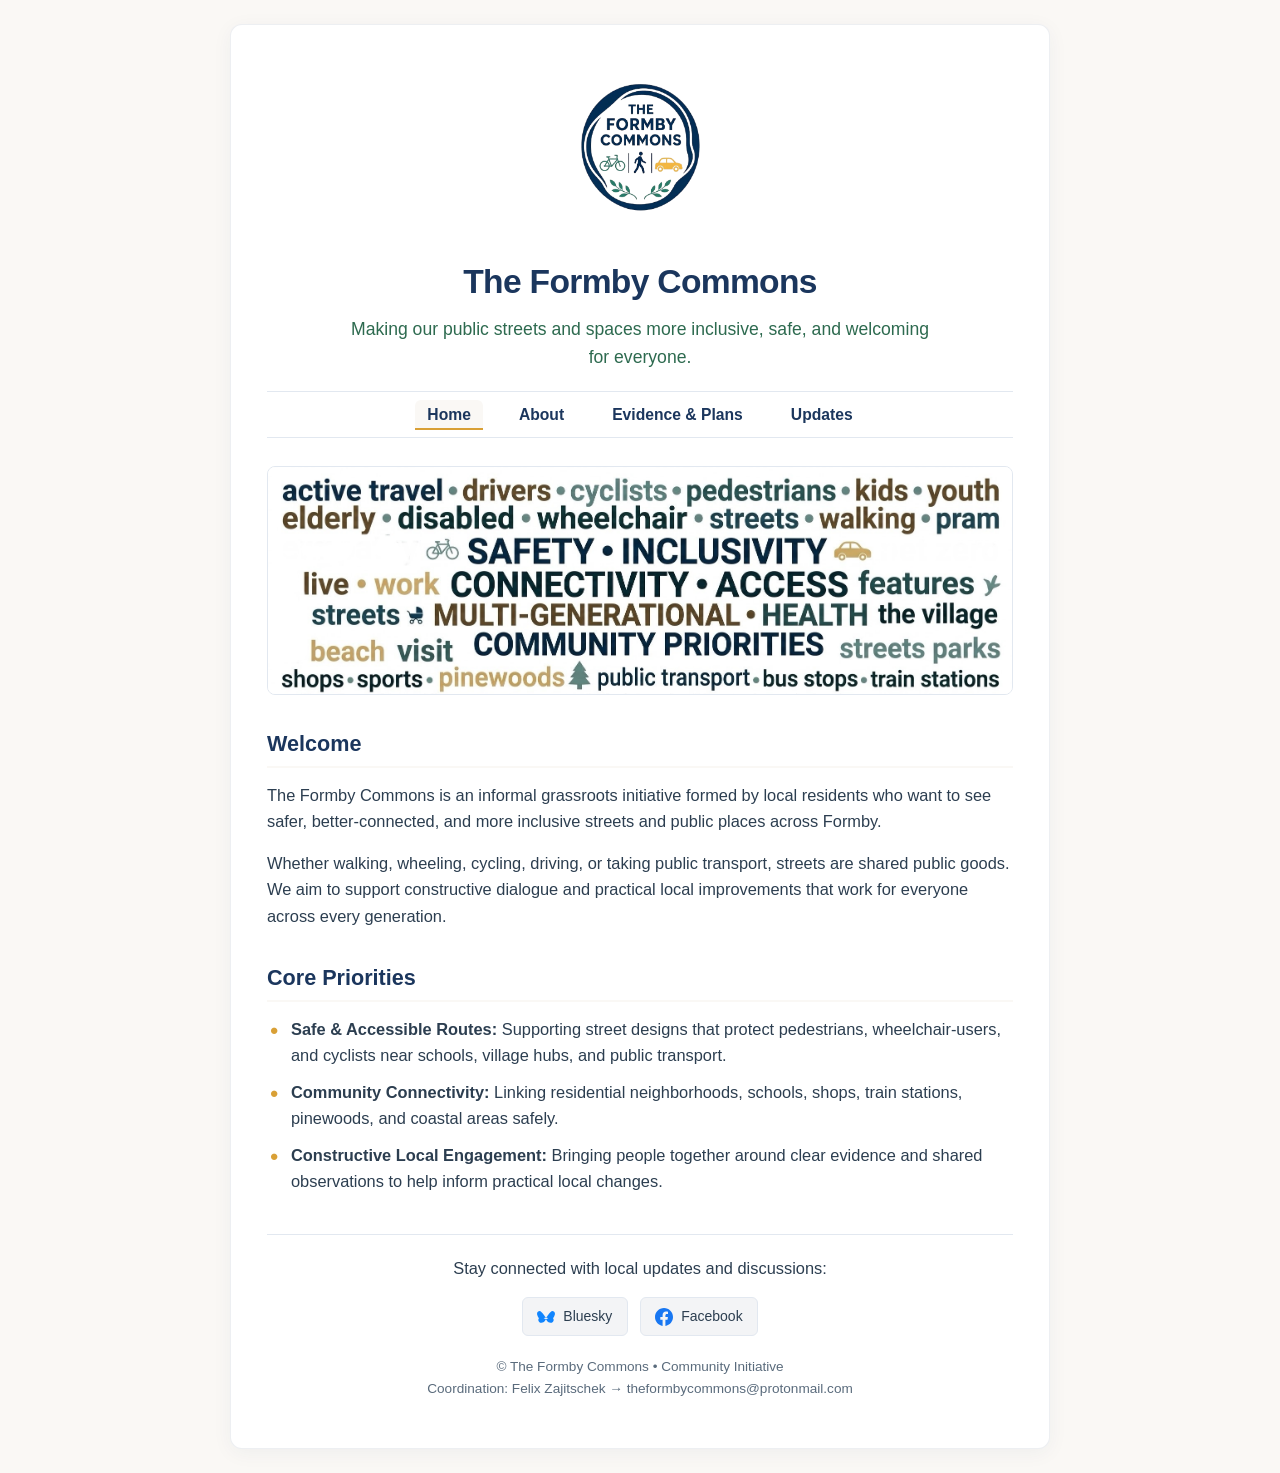
==== index.html @ 5375f8f2 "Add favicon link to index.html" ====
<!DOCTYPE html>
<html lang="en">
<head>
  <meta charset="UTF-8">
  <meta name="viewport" content="width=device-width, initial-scale=1.0">
  <title>The Formby Commons</title>
  <link rel="stylesheet" href="styles.css">
  <link rel="icon" type="image/svg+xml" href="icon.svg">
</head>
<body>

  <main class="container">
    
    <!-- Branding Header & Navigation -->
    <header>
      <img src="IMG_4940.png" alt="The Formby Commons Logo" class="logo">
      <h1>The Formby Commons</h1>
      <p class="tagline">Making our public streets and spaces more inclusive, safe, and welcoming for everyone.</p>

      <nav class="main-nav" aria-label="Main Navigation">
        <ul>
          <li><a href="index.html" class="active">Home</a></li>
          <li><a href="about.html">About</a></li>
          <li><a href="evidence.html">Evidence & Plans</a></li>
          <li><a href="updates.html">Updates</a></li>
        </ul>
      </nav>
    </header>

    <!-- Visual Banner -->
    <div class="banner-container">
      <img src="IMG_4939.jpeg" alt="Community Priorities Wordcloud" class="banner-img">
    </div>

    <!-- Intro Section -->
    <section>
      <h2>Welcome</h2>
      <p>
        The Formby Commons is an informal grassroots initiative formed by local residents who want to see safer, better-connected, and more inclusive streets and public places across Formby.
      </p>
      <p>
        Whether walking, wheeling, cycling, driving, or taking public transport, streets are shared public goods. We aim to support constructive dialogue and practical local improvements that work for everyone across every generation.
      </p>
    </section>

    <!-- Key Focus Summary -->
    <section>
      <h2>Core Priorities</h2>
      <ul class="feature-list">
        <li><strong>Safe & Accessible Routes:</strong> Supporting street designs that protect pedestrians, wheelchair-users, and cyclists near schools, village hubs, and public transport.</li>
        <li><strong>Community Connectivity:</strong> Linking residential neighborhoods, schools, shops, train stations, pinewoods, and coastal areas safely.</li>
        <li><strong>Constructive Local Engagement:</strong> Bringing people together around clear evidence and shared observations to help inform practical local changes.</li>
      </ul>
    </section>

    <!-- Footer -->
<footer>
  <p>Stay connected with local updates and discussions:</p>
  
  <div class="social-container">
    <!-- Bluesky Link -->
    <a href="https://bsky.app/profile/theformbycommons.bsky.social" target="_blank" rel="noopener" class="social-link">
      <svg width="18" height="16" viewBox="0 0 560 500" fill="#1185FE" xmlns="http://www.w3.org/2000/svg">
        <path d="M180 141.962C216.038 186.29 250.318 243.684 280 290.414C309.682 243.684 343.962 186.29 380 141.962C405.518 110.589 444.606 60.106 480 60.106C515.394 60.106 560 90.106 560 145.106C560 200.106 500 320 440 320C380 320 310 270 280 240C250 270 180 320 120 320C60 320 0 200.106 0 145.106C0 90.106 44.606 60.106 80 60.106C115.394 60.106 154.482 110.589 180 141.962Z"/>
        <path d="M280 320C280 320 230 430 140 430C80 430 40 390 40 340C40 300 70 270 100 260C140 246.7 180 270 280 320Z"/>
        <path d="M280 320C280 320 330 430 420 430C480 430 520 390 520 340C520 300 490 270 460 260C420 246.7 380 270 280 320Z"/>
      </svg>
      Bluesky
    </a>

    <!-- Facebook Link -->
    <a href="https://www.facebook.com/share/19DxrzCdw2/?mibextid=wwXIfr" target="_blank" rel="noopener" class="social-link">
      <svg width="18" height="18" viewBox="0 0 24 24" fill="#1877F2" xmlns="http://www.w3.org/2000/svg">
        <path d="M24 12.073c0-6.627-5.373-12-12-12s-12 5.373-12 12c0 5.99 4.388 10.954 10.125 11.854v-8.385H7.078v-3.47h3.047V9.43c0-3.007 1.792-4.669 4.533-4.669 1.312 0 2.686.235 2.686.235v2.953H15.83c-1.491 0-1.956.925-1.956 1.874v2.25h3.328l-.532 3.47h-2.796v8.385C19.612 23.027 24 18.062 24 12.073z"/>
      </svg>
      Facebook
    </a>
  </div>

   <p style="margin-top: 1.25rem; font-size: 0.85rem; color: var(--color-text-muted);">&copy; The Formby Commons • Community Initiative<br>
    Coordination: Felix Zajitschek &rarr; theformbycommons&#64;protonmail&#46;com</p>

</footer>

  </main>

</body>
</html>
---- styles.css ----
:root {
  --color-navy: #1B365D;
  --color-green: #2D6A4F;
  --color-gold: #D9A036;
  --color-bg: #FAF8F5;
  --color-card-bg: #FFFFFF;
  --color-text: #2C3E50;
  --color-text-muted: #5A6B7C;
  --color-border: #E2E8F0;
  --max-width: 820px;
}

* {
  box-sizing: border-box;
  margin: 0;
  padding: 0;
}

body {
  font-family: -apple-system, BlinkMacSystemFont, "Segoe UI", Roboto, Helvetica, Arial, sans-serif;
  background-color: var(--color-bg);
  color: var(--color-text);
  line-height: 1.6;
  padding: 1.5rem 1rem;
}

/* Central Card Layout */
.container {
  max-width: var(--max-width);
  margin: 0 auto;
  background: var(--color-card-bg);
  border-radius: 12px;
  padding: 2rem 2.25rem;
  box-shadow: 0 4px 20px rgba(27, 54, 93, 0.05);
  border: 1px solid rgba(27, 54, 93, 0.08);
}

/* Header & Branding */
header {
  text-align: center;
  margin-bottom: 1.25rem;
}

.logo {
  width: 125px;
  height: auto;
  display: block;
  margin: 0 auto 0.75rem auto;
}

h1 {
  color: var(--color-navy);
  font-size: 2.1rem;
  font-weight: 700;
  letter-spacing: -0.02em;
  margin-bottom: 0.35rem;
}

.tagline {
  color: var(--color-green);
  font-size: 1.1rem;
  font-weight: 500;
  max-width: 580px;
  margin: 0 auto;
}

/* Navigation Bar */
.main-nav {
  margin-top: 1.25rem;
  border-top: 1px solid var(--color-border);
  border-bottom: 1px solid var(--color-border);
  padding: 0.6rem 0;
}

.main-nav ul {
  list-style: none;
  display: flex;
  justify-content: center;
  align-items: center;
  gap: 1.5rem;
  padding: 0;
  margin: 0;
}

.main-nav a {
  text-decoration: none;
  color: var(--color-navy);
  font-weight: 600;
  font-size: 0.98rem;
  padding: 0.35rem 0.75rem;
  border-radius: 6px;
  transition: all 0.2s ease;
}

.main-nav a:hover {
  color: var(--color-green);
  background-color: var(--color-bg);
}

.main-nav a.active {
  color: var(--color-navy);
  background-color: var(--color-bg);
  border-bottom: 2px solid var(--color-gold);
  border-radius: 6px 6px 0 0;
}

/* Visual Banner Container */
.banner-container {
  margin: 1.75rem 0 2rem 0;
  border-radius: 8px;
  overflow: hidden;
  border: 1px solid var(--color-border);
}

.banner-img {
  width: 100%;
  height: auto;
  display: block;
}

/* Typography & Content Sections */
section {
  margin-bottom: 2rem;
}

h2 {
  color: var(--color-navy);
  font-size: 1.35rem;
  font-weight: 600;
  margin-bottom: 0.85rem;
  border-bottom: 2px solid var(--color-bg);
  padding-bottom: 0.3rem;
}

p {
  margin-bottom: 1rem;
  color: var(--color-text);
  font-size: 1.025rem;
}

ul.feature-list {
  list-style-type: none;
  padding-left: 0;
  margin-bottom: 1rem;
}

ul.feature-list li {
  position: relative;
  padding-left: 1.5rem;
  margin-bottom: 0.65rem;
  color: var(--color-text);
  font-size: 1.025rem;
}

ul.feature-list li::before {
  content: "•";
  color: var(--color-gold);
  font-weight: bold;
  font-size: 1.4rem;
  position: absolute;
  left: 0.2rem;
  top: -0.15rem;
}

.inline-link {
  color: var(--color-navy);
  font-weight: 600;
  text-decoration: underline;
  text-decoration-color: var(--color-gold);
  text-underline-offset: 3px;
  transition: color 0.2s ease;
}

.inline-link:hover {
  color: var(--color-green);
}

/* Footer & Bluesky Social Link */
footer {
  margin-top: 2.5rem;
  padding-top: 1.25rem;
  border-top: 1px solid var(--color-border);
  text-align: center;
  color: var(--color-text-muted);
  font-size: 0.9rem;
}

.social-container {
  display: flex;
  flex-wrap: wrap;
  align-items: center;
  justify-content: center;
  gap: 0.75rem;
  margin: 1rem 0;
}

.social-link {
  display: inline-flex;
  align-items: center;
  justify-content: center;
  gap: 0.5rem;
  padding: 0.45rem 0.9rem;
  background-color: var(--color-bg-alt, #f3f4f6);
  border: 1px solid var(--color-border, #e5e7eb);
  border-radius: 6px;
  text-decoration: none;
  font-size: 0.875rem;
  font-weight: 500;
  color: var(--color-text, #111827);
  white-space: nowrap; /* Prevents text and SVG icon from splitting */
  transition: background-color 0.2s ease, border-color 0.2s ease;
}

.social-link:hover {
  background-color: #e5e7eb;
  border-color: #d1d5db;
}

.social-link svg {
  flex-shrink: 0; /* Ensures SVGs maintain exact dimensions */
}

.bluesky-link {
  display: inline-flex;
  align-items: center;
  gap: 0.5rem;
  color: var(--color-navy);
  text-decoration: none;
  font-weight: 600;
  padding: 0.45rem 0.9rem;
  border-radius: 20px;
  background-color: var(--color-bg);
  border: 1px solid var(--color-border);
  transition: all 0.2s ease;
  margin-top: 0.5rem;
}

.bluesky-link:hover {
  border-color: var(--color-navy);
  background-color: #FFFFFF;
}

.bluesky-icon {
  width: 18px;
  height: 18px;
  min-width: 18px;
  min-height: 18px;
  display: inline-block;
  vertical-align: middle;
  overflow: visible;
}

/* Responsive Scaling for Tablets and Mobile */
@media (max-width: 640px) {
  body {
    padding: 0.5rem;
  }

  .container {
    padding: 1.25rem 1rem;
    border-radius: 8px;
  }

  h1 {
    font-size: 1.75rem;
  }

  .tagline {
    font-size: 0.98rem;
  }

  .logo {
    width: 105px;
  }

  .main-nav ul {
    flex-wrap: wrap;
    gap: 0.5rem;
  }

  .main-nav a {
    font-size: 0.9rem;
    padding: 0.3rem 0.5rem;
  }
}
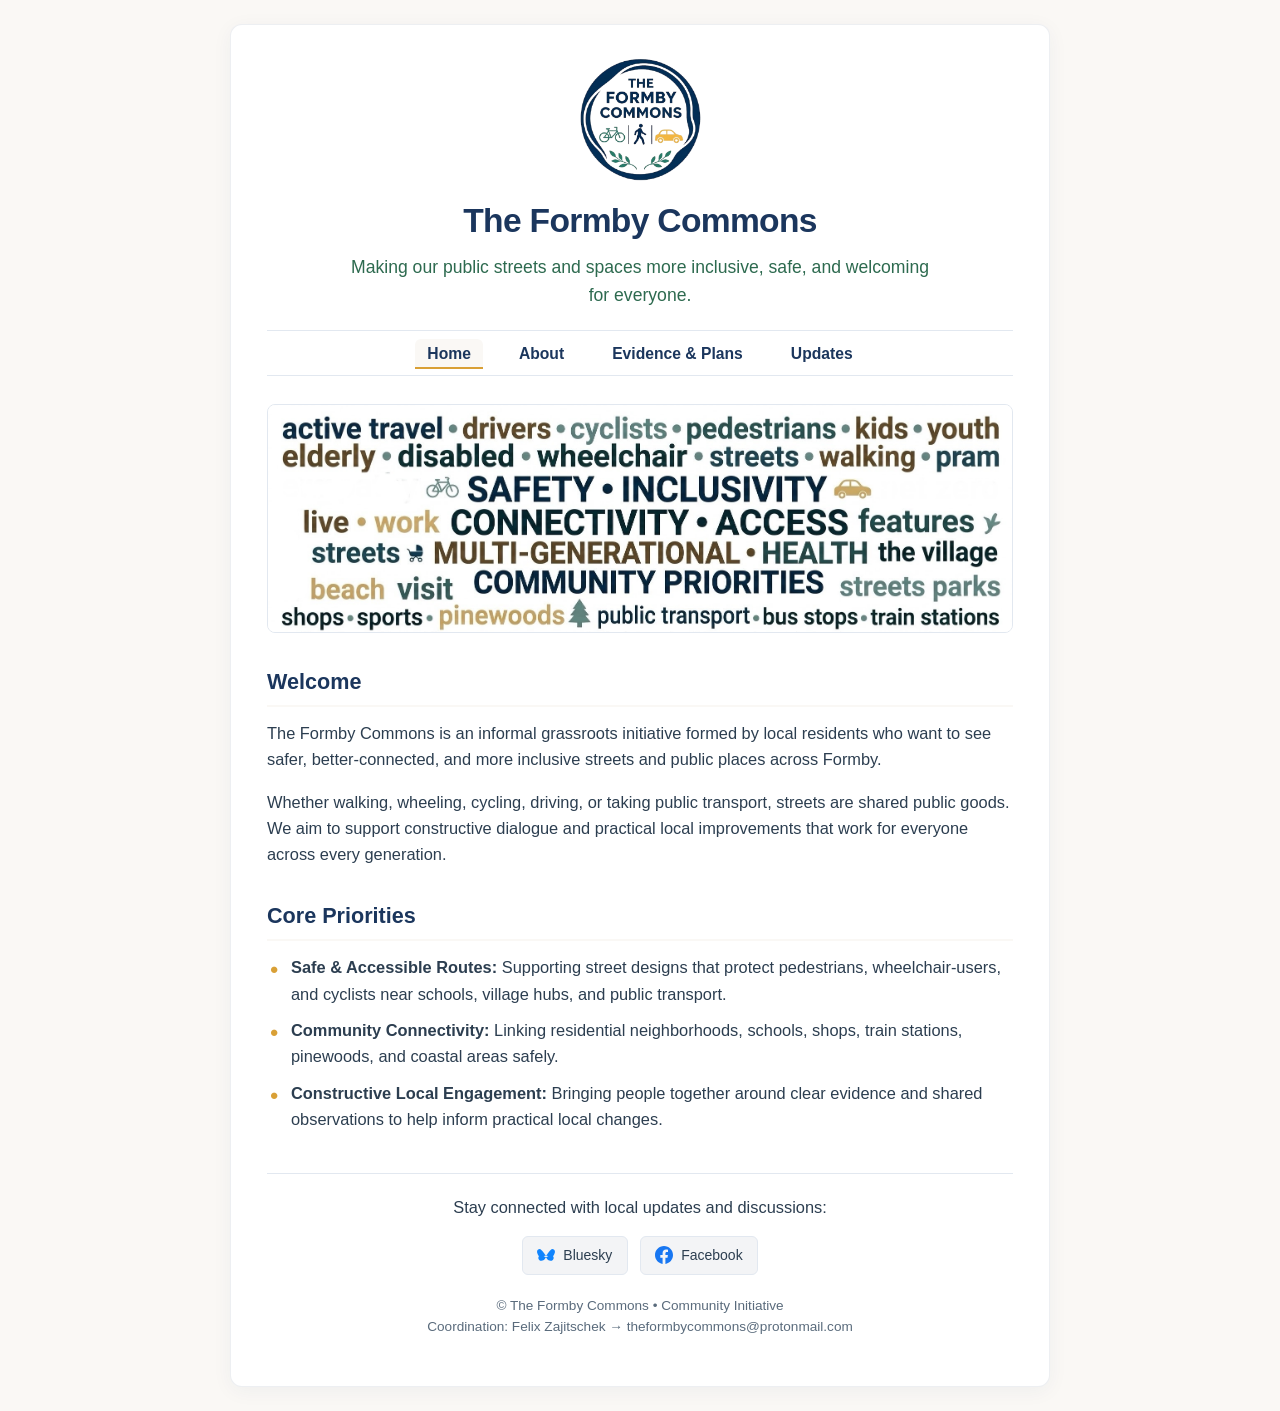
==== commit 3ceb23da: "Replace logo image with SVG version in index.html" ====
--- a/index.html
+++ b/index.html
@@ -13,7 +13,7 @@
     
     <!-- Branding Header & Navigation -->
     <header>
-      <img src="IMG_4940.png" alt="The Formby Commons Logo" class="logo">
+      <img src="icon.svg" alt="The Formby Commons Logo" class="logo">
       <h1>The Formby Commons</h1>
       <p class="tagline">Making our public streets and spaces more inclusive, safe, and welcoming for everyone.</p>
 
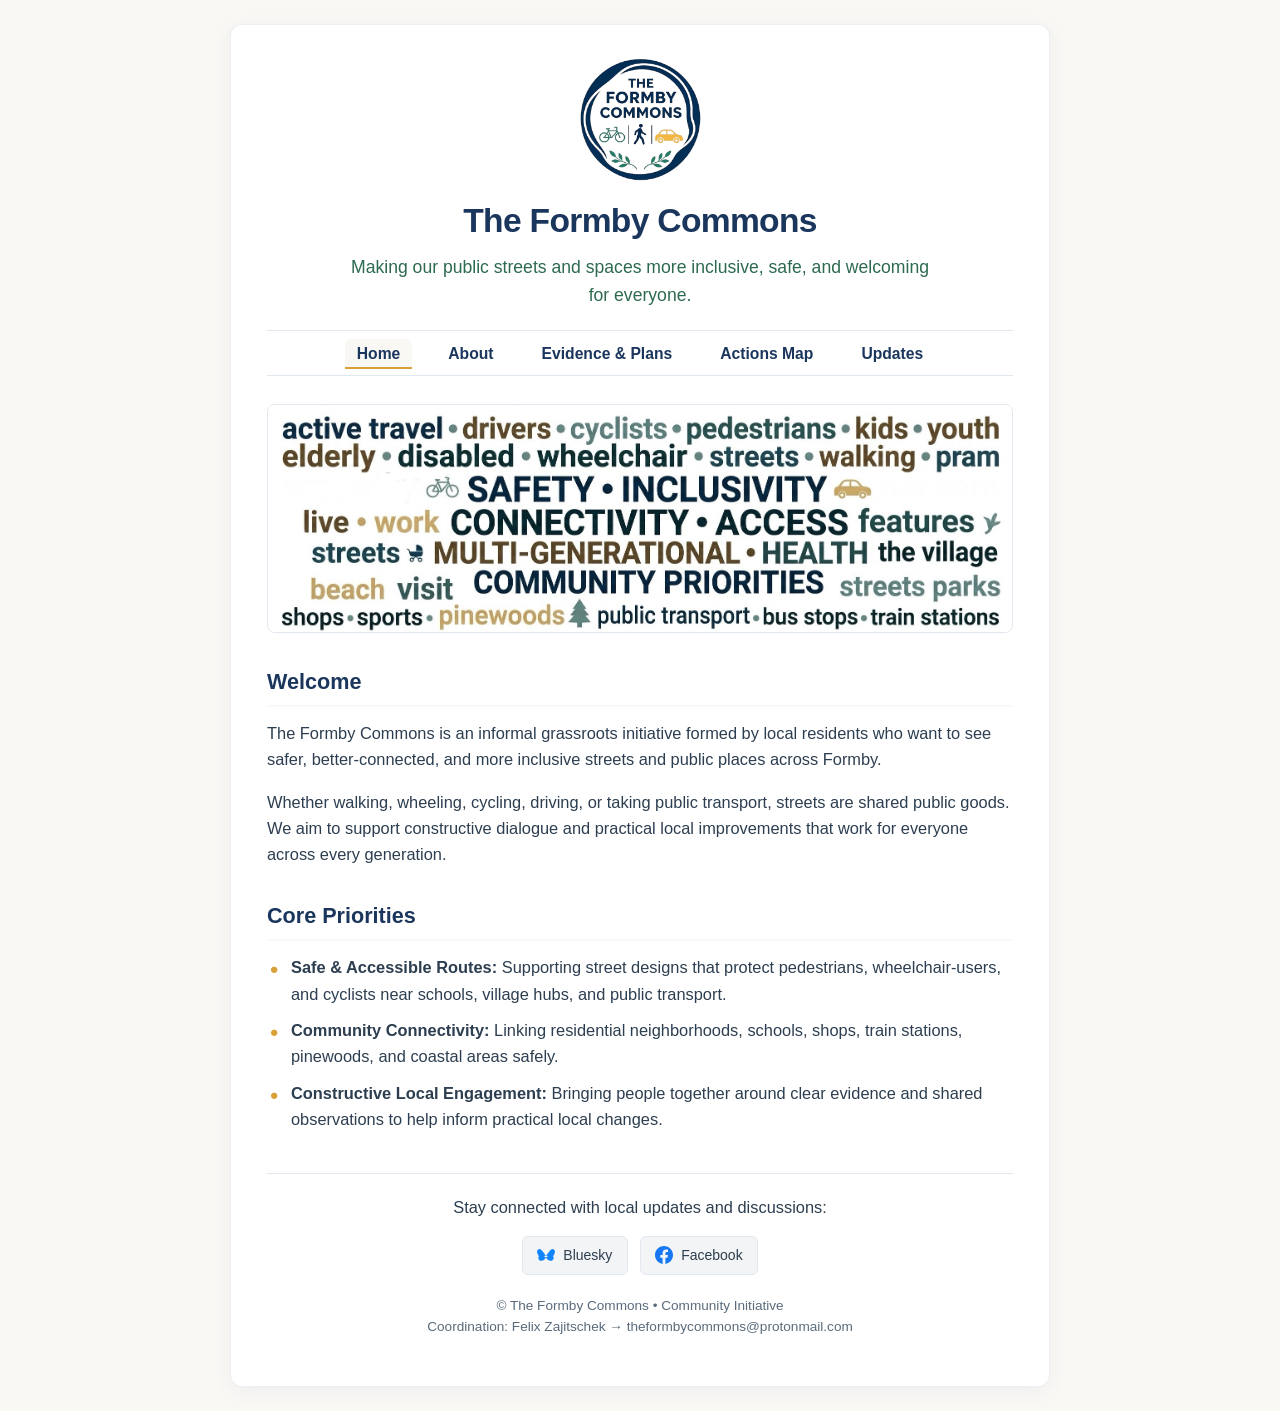
==== commit c8961f38: "Add link to Actions Map in navigation" ====
--- a/index.html
+++ b/index.html
@@ -22,6 +22,7 @@
           <li><a href="index.html" class="active">Home</a></li>
           <li><a href="about.html">About</a></li>
           <li><a href="evidence.html">Evidence & Plans</a></li>
+          <li><a href="https://theformbycommons.github.io/formby-commons-map/">Actions Map</a></li>
           <li><a href="updates.html">Updates</a></li>
         </ul>
       </nav>
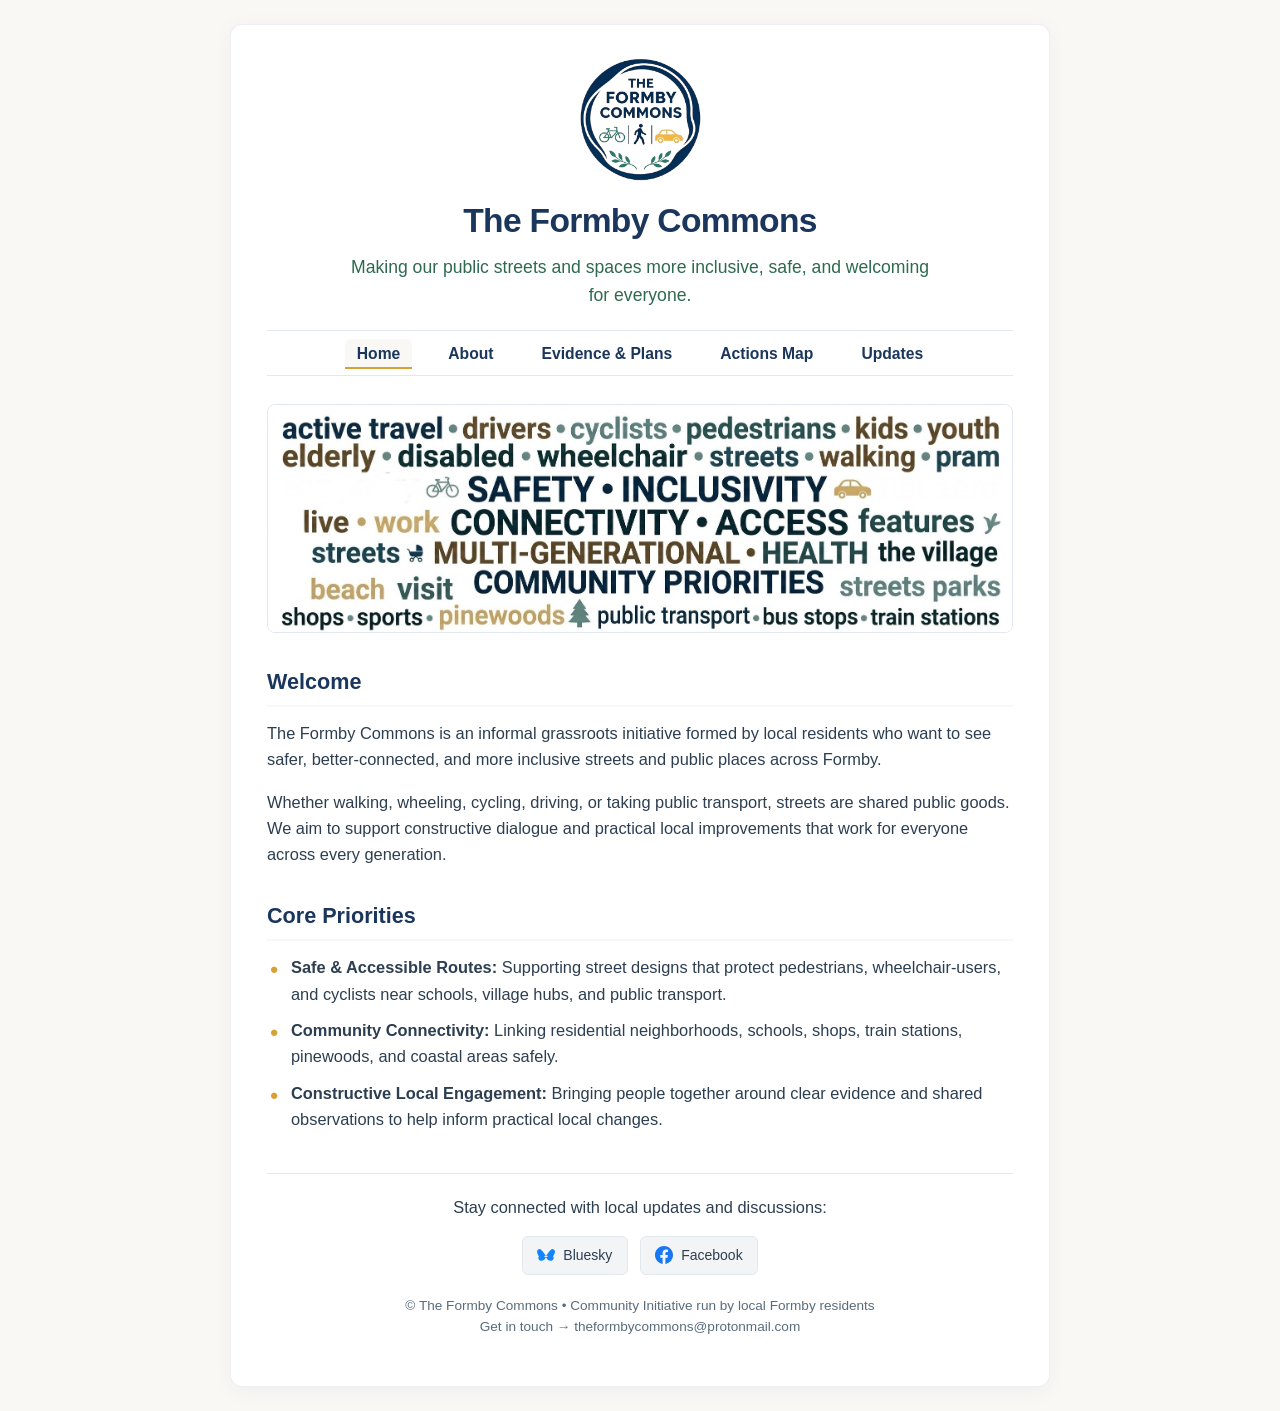
==== commit 6b24619d: "Update index.html" ====
--- a/index.html
+++ b/index.html
@@ -78,8 +78,8 @@
     </a>
   </div>
 
-   <p style="margin-top: 1.25rem; font-size: 0.85rem; color: var(--color-text-muted);">&copy; The Formby Commons • Community Initiative<br>
-    Coordination: Felix Zajitschek &rarr; theformbycommons&#64;protonmail&#46;com</p>
+   <p style="margin-top: 1.25rem; font-size: 0.85rem; color: var(--color-text-muted);">&copy; The Formby Commons • Community Initiative run by local Formby residents<br>
+    Get in touch &rarr; theformbycommons&#64;protonmail&#46;com</p>
 
 </footer>
 
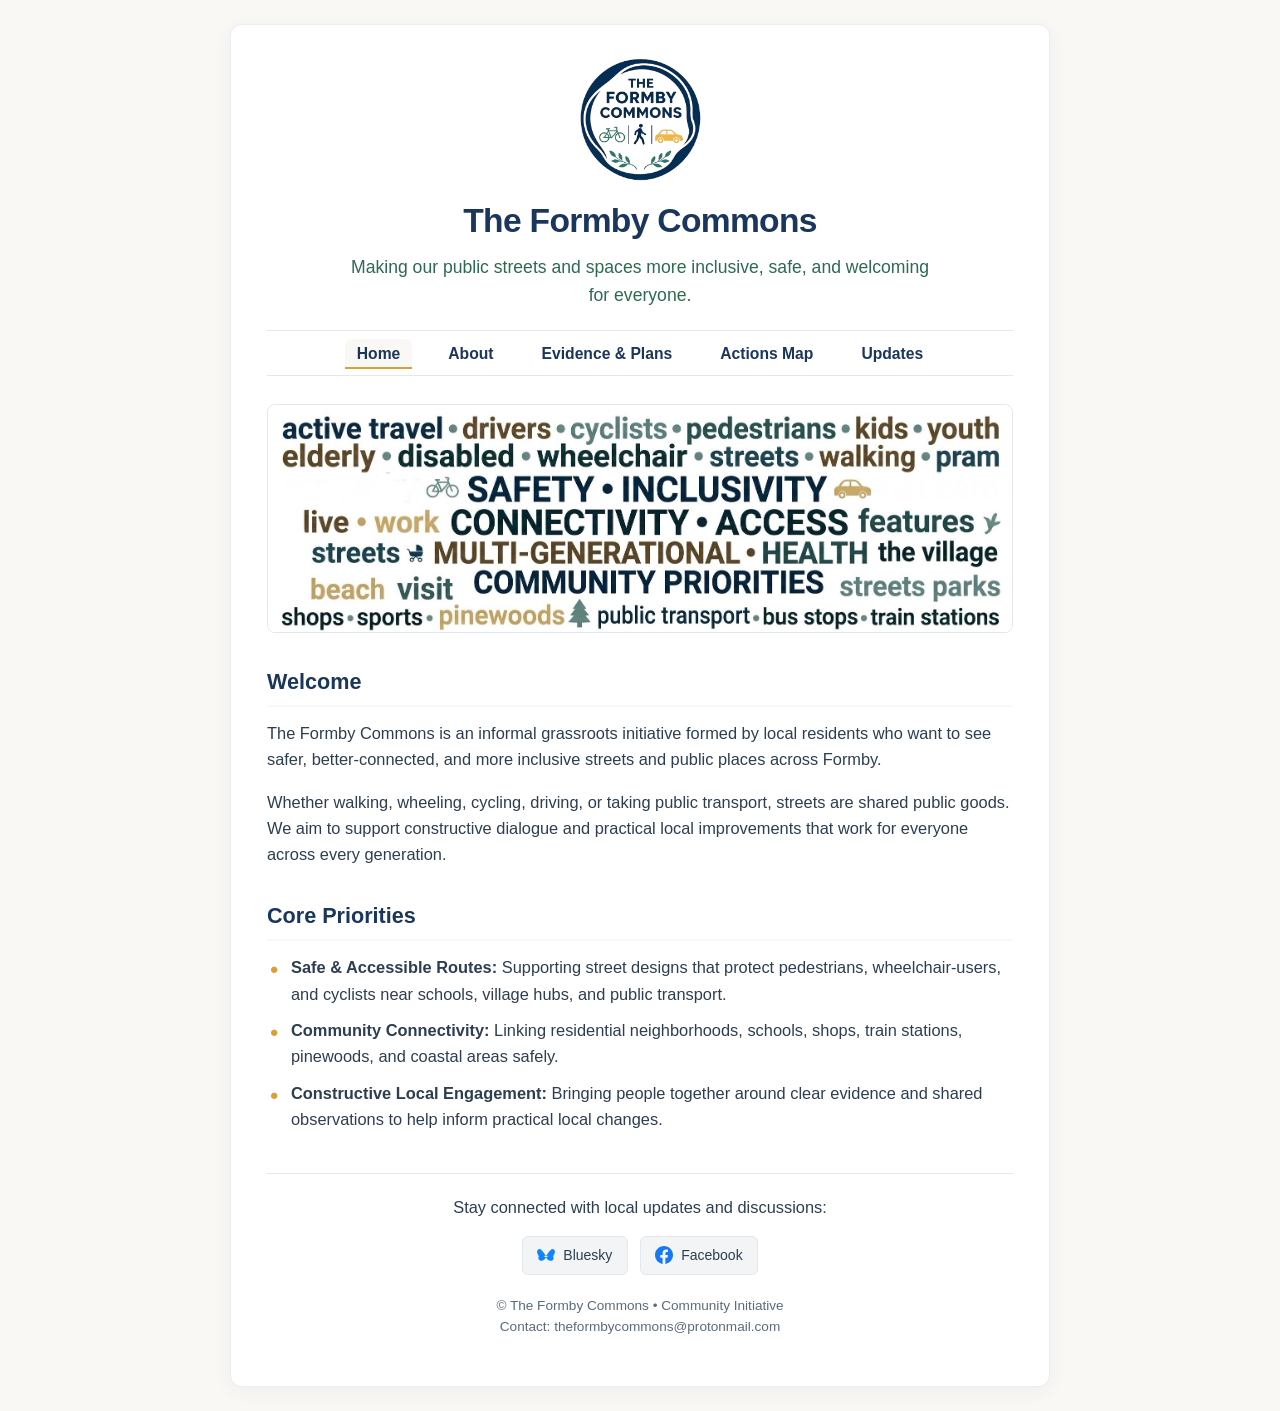
==== commit 7f953ed0: "Update index.html" ====
--- a/index.html
+++ b/index.html
@@ -78,8 +78,10 @@
     </a>
   </div>
 
-   <p style="margin-top: 1.25rem; font-size: 0.85rem; color: var(--color-text-muted);">&copy; The Formby Commons • Community Initiative run by local Formby residents<br>
-    Get in touch &rarr; theformbycommons&#64;protonmail&#46;com</p>
+    <p style="margin-top: 1.25rem; font-size: 0.85rem; color: var(--color-text-muted);">
+        &copy; The Formby Commons • Community Initiative<br>
+        Contact: theformbycommons&#64;protonmail&#46;com
+      </p>
 
 </footer>
 
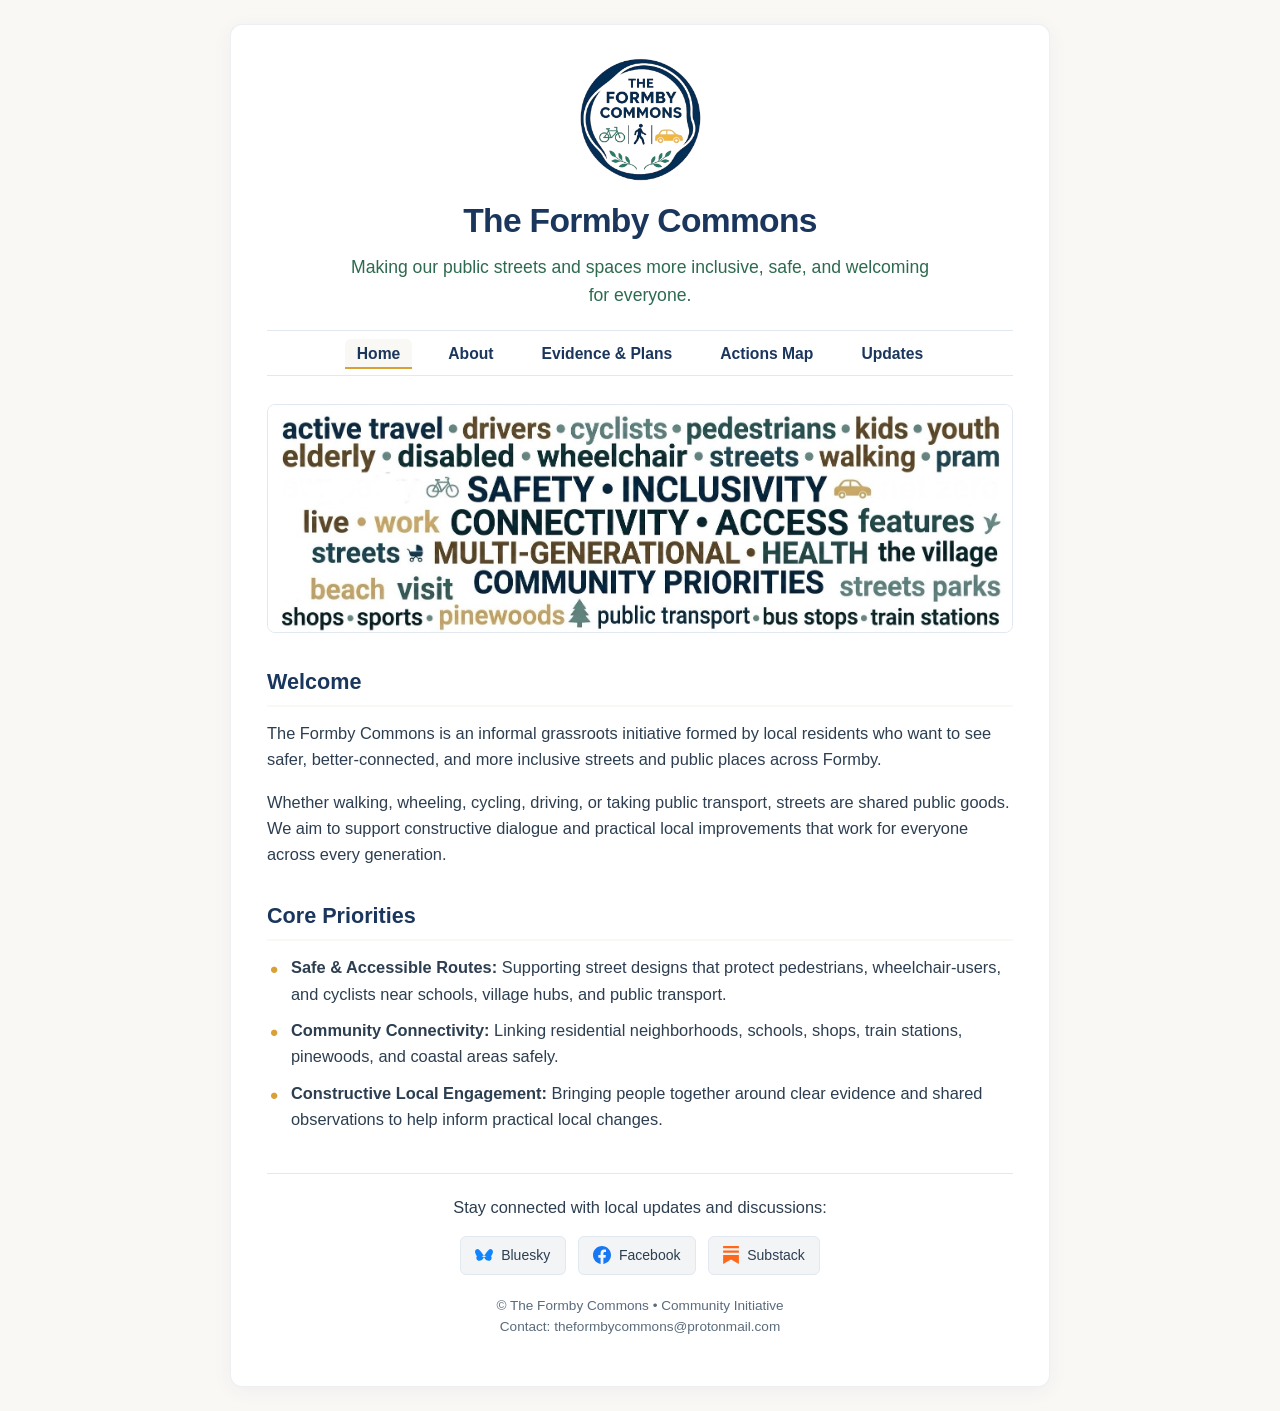
==== commit 1462a8f3: "Update index.html" ====
--- a/index.html
+++ b/index.html
@@ -76,6 +76,14 @@
       </svg>
       Facebook
     </a>
+    
+        <!-- Substack Link -->
+    <a href="https://theformbycommons.substack.com" target="_blank" rel="noopener" class="social-link">
+          <svg width="16" height="18" viewBox="0 0 448 512" fill="#FF6719" xmlns="http://www.w3.org/2000/svg">
+            <path d="M0 0h448v62.8H0V0zm0 128h448v62.8H0V128zm0 127.9h448v256.1L224 384 0 512V255.9z"/>
+          </svg>
+          Substack
+        </a>
   </div>
 
     <p style="margin-top: 1.25rem; font-size: 0.85rem; color: var(--color-text-muted);">
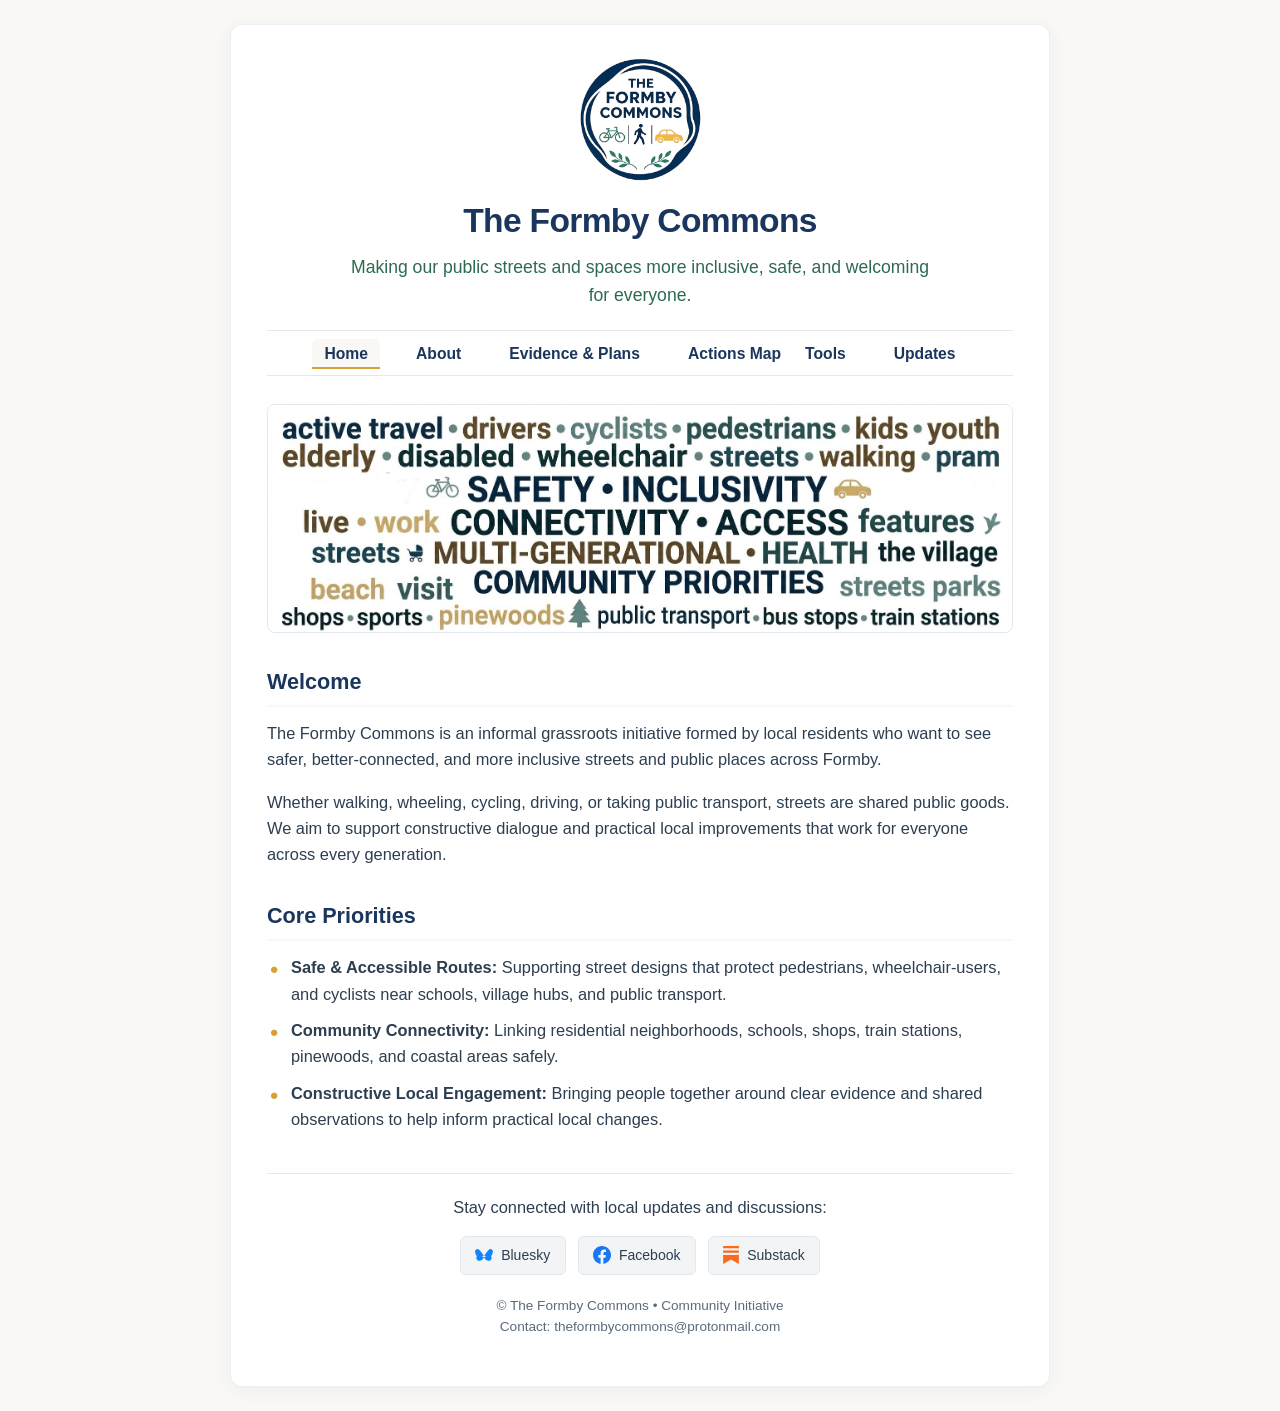
==== commit 3949d3c4: "Update index.html Add link to tools.html in header menue" ====
--- a/index.html
+++ b/index.html
@@ -22,7 +22,8 @@
           <li><a href="index.html" class="active">Home</a></li>
           <li><a href="about.html">About</a></li>
           <li><a href="evidence.html">Evidence & Plans</a></li>
-          <li><a href="https://theformbycommons.github.io/formby-commons-map/">Actions Map</a></li>
+          <li><a href="https://theformbycommons.github.io/formby-commons-map/">Actions Map</a></
+          <li><a href="tools.html">Tools</a></li>
           <li><a href="updates.html">Updates</a></li>
         </ul>
       </nav>
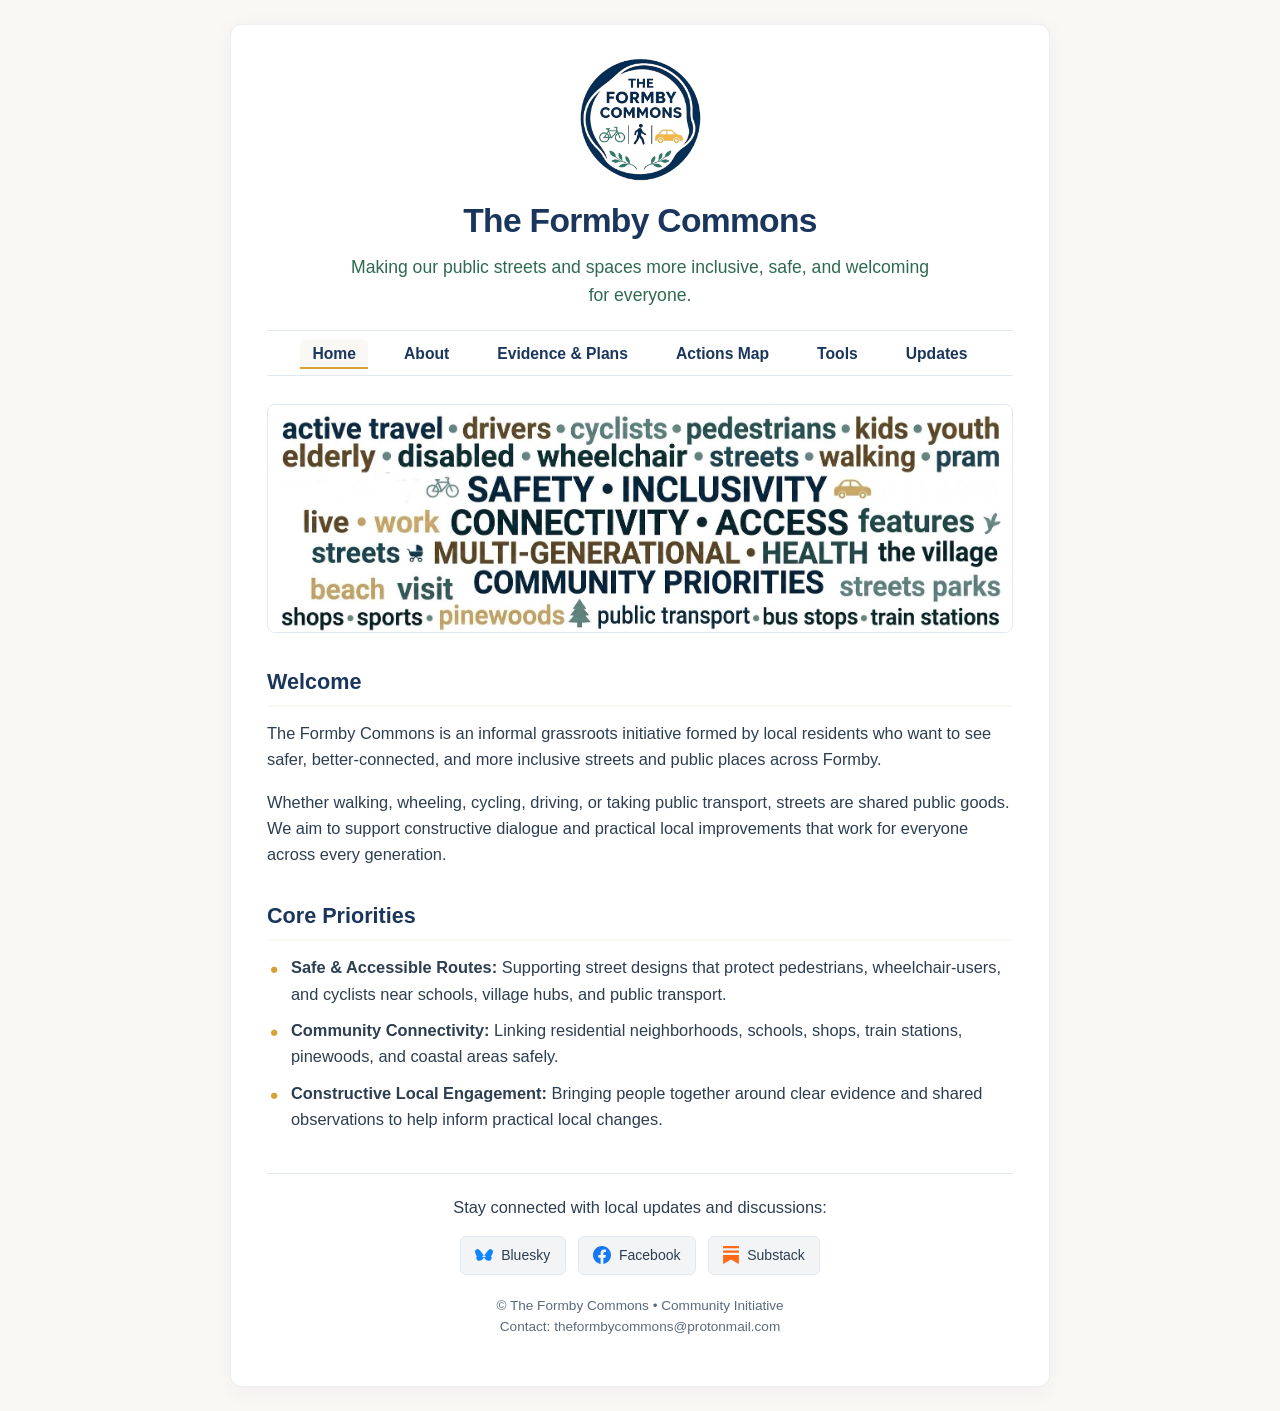
==== commit 976a0a69: "Update index.html" ====
--- a/index.html
+++ b/index.html
@@ -22,7 +22,7 @@
           <li><a href="index.html" class="active">Home</a></li>
           <li><a href="about.html">About</a></li>
           <li><a href="evidence.html">Evidence & Plans</a></li>
-          <li><a href="https://theformbycommons.github.io/formby-commons-map/">Actions Map</a></
+          <li><a href="https://theformbycommons.github.io/formby-commons-map/">Actions Map</a></li>
           <li><a href="tools.html">Tools</a></li>
           <li><a href="updates.html">Updates</a></li>
         </ul>
